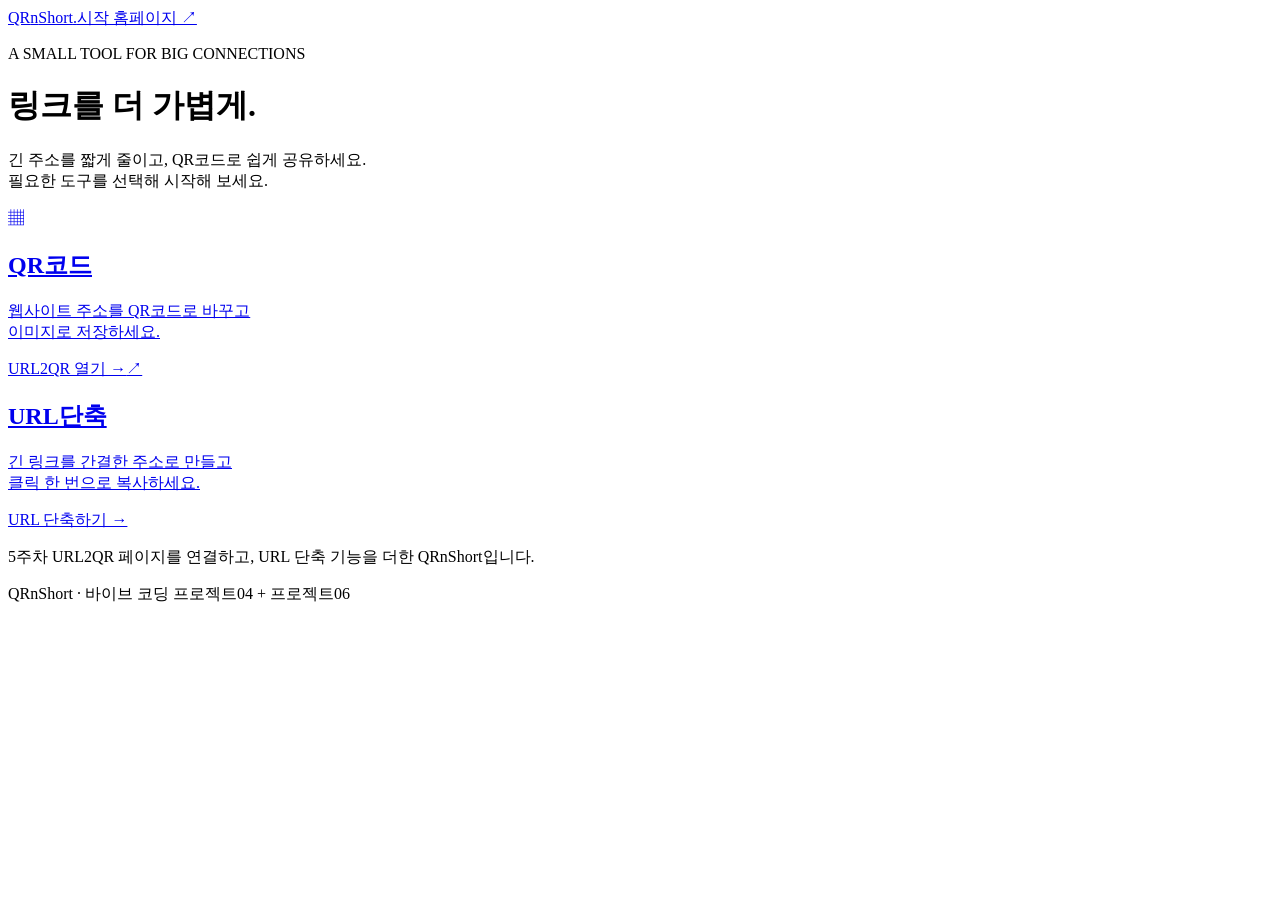
==== qrnshort/index.html @ 3e3deff4 "Add QRnShort: qrnshort/index.html" ====
<!doctype html><html lang="ko"><head><meta charset="utf-8"><meta name="viewport" content="width=device-width,initial-scale=1"><title>QR코드와 URL 단축 | QRnShort</title><link rel="stylesheet" href="style.css"></head><body><header><a class="brand" href="index.html">QR<span>n</span>Short<span>.</span></a><a href="../">시작 홈페이지 ↗</a></header><main><p class="eyebrow">A SMALL TOOL FOR BIG CONNECTIONS</p><h1>링크를 더 가볍게.</h1><p class="intro">긴 주소를 짧게 줄이고, QR코드로 쉽게 공유하세요.<br>필요한 도구를 선택해 시작해 보세요.</p><nav class="cards" aria-label="URL 변환 도구"><a class="card" href="url2qr/index.html"><span class="icon" aria-hidden="true">▦</span><h2>QR코드</h2><p>웹사이트 주소를 QR코드로 바꾸고<br>이미지로 저장하세요.</p><span class="go">URL2QR 열기 →</span></a><a class="card green" href="urlShort/index.html"><span class="icon" aria-hidden="true">↗</span><h2>URL단축</h2><p>긴 링크를 간결한 주소로 만들고<br>클릭 한 번으로 복사하세요.</p><span class="go">URL 단축하기 →</span></a></nav><p class="notes">5주차 URL2QR 페이지를 연결하고, URL 단축 기능을 더한 QRnShort입니다.</p></main><footer>QRnShort · 바이브 코딩 프로젝트04 + 프로젝트06</footer></body></html>
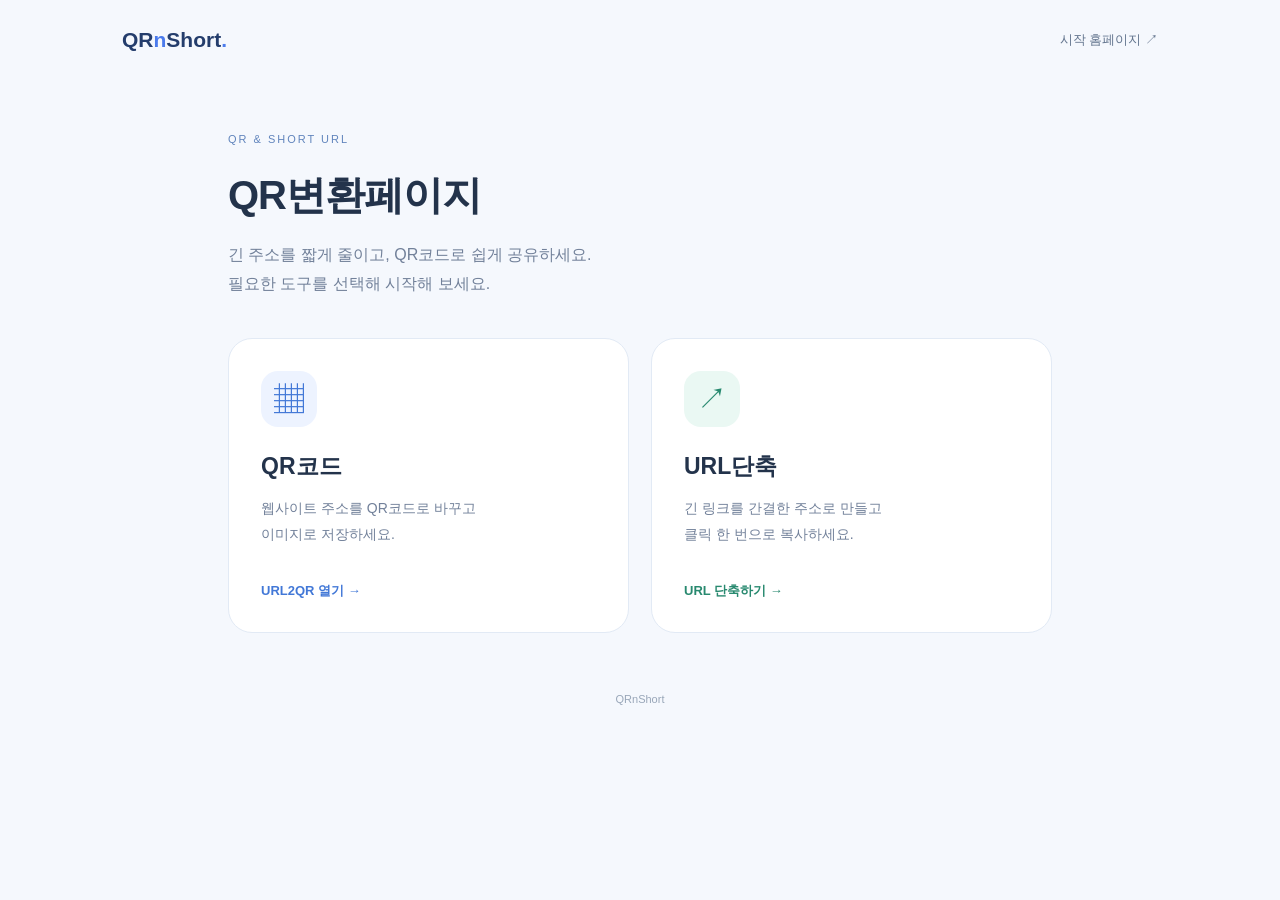
==== commit a7b05838: "Refine QRnShort page wording" ====
--- a/qrnshort/index.html
+++ b/qrnshort/index.html
@@ -1 +1 @@
-<!doctype html><html lang="ko"><head><meta charset="utf-8"><meta name="viewport" content="width=device-width,initial-scale=1"><title>QR코드와 URL 단축 | QRnShort</title><link rel="stylesheet" href="style.css"></head><body><header><a class="brand" href="index.html">QR<span>n</span>Short<span>.</span></a><a href="../">시작 홈페이지 ↗</a></header><main><p class="eyebrow">A SMALL TOOL FOR BIG CONNECTIONS</p><h1>링크를 더 가볍게.</h1><p class="intro">긴 주소를 짧게 줄이고, QR코드로 쉽게 공유하세요.<br>필요한 도구를 선택해 시작해 보세요.</p><nav class="cards" aria-label="URL 변환 도구"><a class="card" href="url2qr/index.html"><span class="icon" aria-hidden="true">▦</span><h2>QR코드</h2><p>웹사이트 주소를 QR코드로 바꾸고<br>이미지로 저장하세요.</p><span class="go">URL2QR 열기 →</span></a><a class="card green" href="urlShort/index.html"><span class="icon" aria-hidden="true">↗</span><h2>URL단축</h2><p>긴 링크를 간결한 주소로 만들고<br>클릭 한 번으로 복사하세요.</p><span class="go">URL 단축하기 →</span></a></nav><p class="notes">5주차 URL2QR 페이지를 연결하고, URL 단축 기능을 더한 QRnShort입니다.</p></main><footer>QRnShort · 바이브 코딩 프로젝트04 + 프로젝트06</footer></body></html>+<!doctype html><html lang="ko"><head><meta charset="utf-8"><meta name="viewport" content="width=device-width,initial-scale=1"><title>QR코드와 URL 단축 | QRnShort</title><link rel="stylesheet" href="style.css"></head><body><header><a class="brand" href="index.html">QR<span>n</span>Short<span>.</span></a><a href="../">시작 홈페이지 ↗</a></header><main><p class="eyebrow">QR &amp; SHORT URL</p><h1>QR변환페이지</h1><p class="intro">긴 주소를 짧게 줄이고, QR코드로 쉽게 공유하세요.<br>필요한 도구를 선택해 시작해 보세요.</p><nav class="cards" aria-label="URL 변환 도구"><a class="card" href="url2qr/index.html"><span class="icon" aria-hidden="true">▦</span><h2>QR코드</h2><p>웹사이트 주소를 QR코드로 바꾸고<br>이미지로 저장하세요.</p><span class="go">URL2QR 열기 →</span></a><a class="card green" href="urlShort/index.html"><span class="icon" aria-hidden="true">↗</span><h2>URL단축</h2><p>긴 링크를 간결한 주소로 만들고<br>클릭 한 번으로 복사하세요.</p><span class="go">URL 단축하기 →</span></a></nav></main><footer>QRnShort</footer></body></html>
--- a/qrnshort/style.css
+++ b/qrnshort/style.css
@@ -0,0 +1 @@
+:root{font-family:Arial,"Malgun Gothic",sans-serif;color:#23334b;background:#f5f8fd}*{box-sizing:border-box}body{margin:0}a{color:inherit}header{max-width:1100px;margin:auto;padding:28px 32px;display:flex;align-items:center;justify-content:space-between}header a{text-decoration:none;font-size:13px;color:#63758e}.brand{font-weight:800!important;font-size:21px!important;color:#243d6c!important}.brand span{color:#4b7bec}main{max-width:880px;margin:50px auto;padding:0 28px}.eyebrow{font-size:11px;letter-spacing:2px;color:#6084bc}h1{font-size:40px;letter-spacing:-1px;margin:18px 0}p{line-height:1.8;color:#72819a}.intro{max-width:650px}.cards{display:grid;grid-template-columns:1fr 1fr;gap:22px;margin-top:40px}.card{display:block;text-decoration:none;background:white;padding:32px;border:1px solid #e2eaf5;border-radius:24px;transition:transform .2s}.card:hover{transform:translateY(-4px);border-color:#8eafe6}.icon{display:grid;place-items:center;width:56px;height:56px;background:#edf3ff;color:#4278d7;font-size:30px;border-radius:17px}.green .icon{background:#eaf8f3;color:#28896f}.card h2{font-size:23px;margin:24px 0 10px}.card p{font-size:14px;min-height:52px}.go{display:inline-block;margin-top:20px;font-size:13px;color:#4278d7;font-weight:bold}.green .go{color:#28896f}.panel{background:white;border:1px solid #e2eaf5;border-radius:24px;padding:32px;margin-top:30px}label{display:block;font-size:13px;font-weight:bold;margin-bottom:10px}.input-row{display:flex;gap:10px}input{width:100%;min-width:0;border:1px solid #d9e3f0;border-radius:12px;padding:15px;font:inherit;font-size:14px}input:focus{outline:2px solid #9ab8ef;border-color:transparent}button,.button{border:0;border-radius:12px;background:#447ce0;color:white;font:inherit;font-size:13px;padding:15px 22px;cursor:pointer;white-space:nowrap;text-decoration:none;display:inline-block}button:disabled{background:#c2cfe3;cursor:default}.secondary{background:#edf3ff;color:#426cae}.help{font-size:12px;margin:12px 0}.result{margin-top:24px;padding:24px;background:#f6f9ff;border-radius:16px;text-align:center}.result input{background:white}.result h2{font-size:16px}.result canvas{max-width:100%;height:auto}.actions{display:flex;justify-content:center;gap:10px;margin-top:18px;flex-wrap:wrap}.status{font-size:13px;margin:16px 0 0;min-height:23px;color:#3768aa}.status.error{color:#b83f45}.caption{font-size:12px;overflow-wrap:anywhere}.notes{margin-top:28px;border-top:1px solid #e3eaf3;padding-top:20px;font-size:12px}.notes a{color:#527dbd}footer{font-size:11px;color:#98a6b8;text-align:center;margin:60px 20px 25px}a:focus-visible,button:focus-visible{outline:3px solid #87aff4;outline-offset:4px}[hidden]{display:none!important}@media(max-width:600px){header{padding:22px}main{margin-top:30px;padding:0 20px}h1{font-size:32px}.cards{grid-template-columns:1fr;gap:16px}.panel,.card{padding:24px}.input-row{flex-direction:column}.result{padding:16px}.intro{font-size:14px}}
